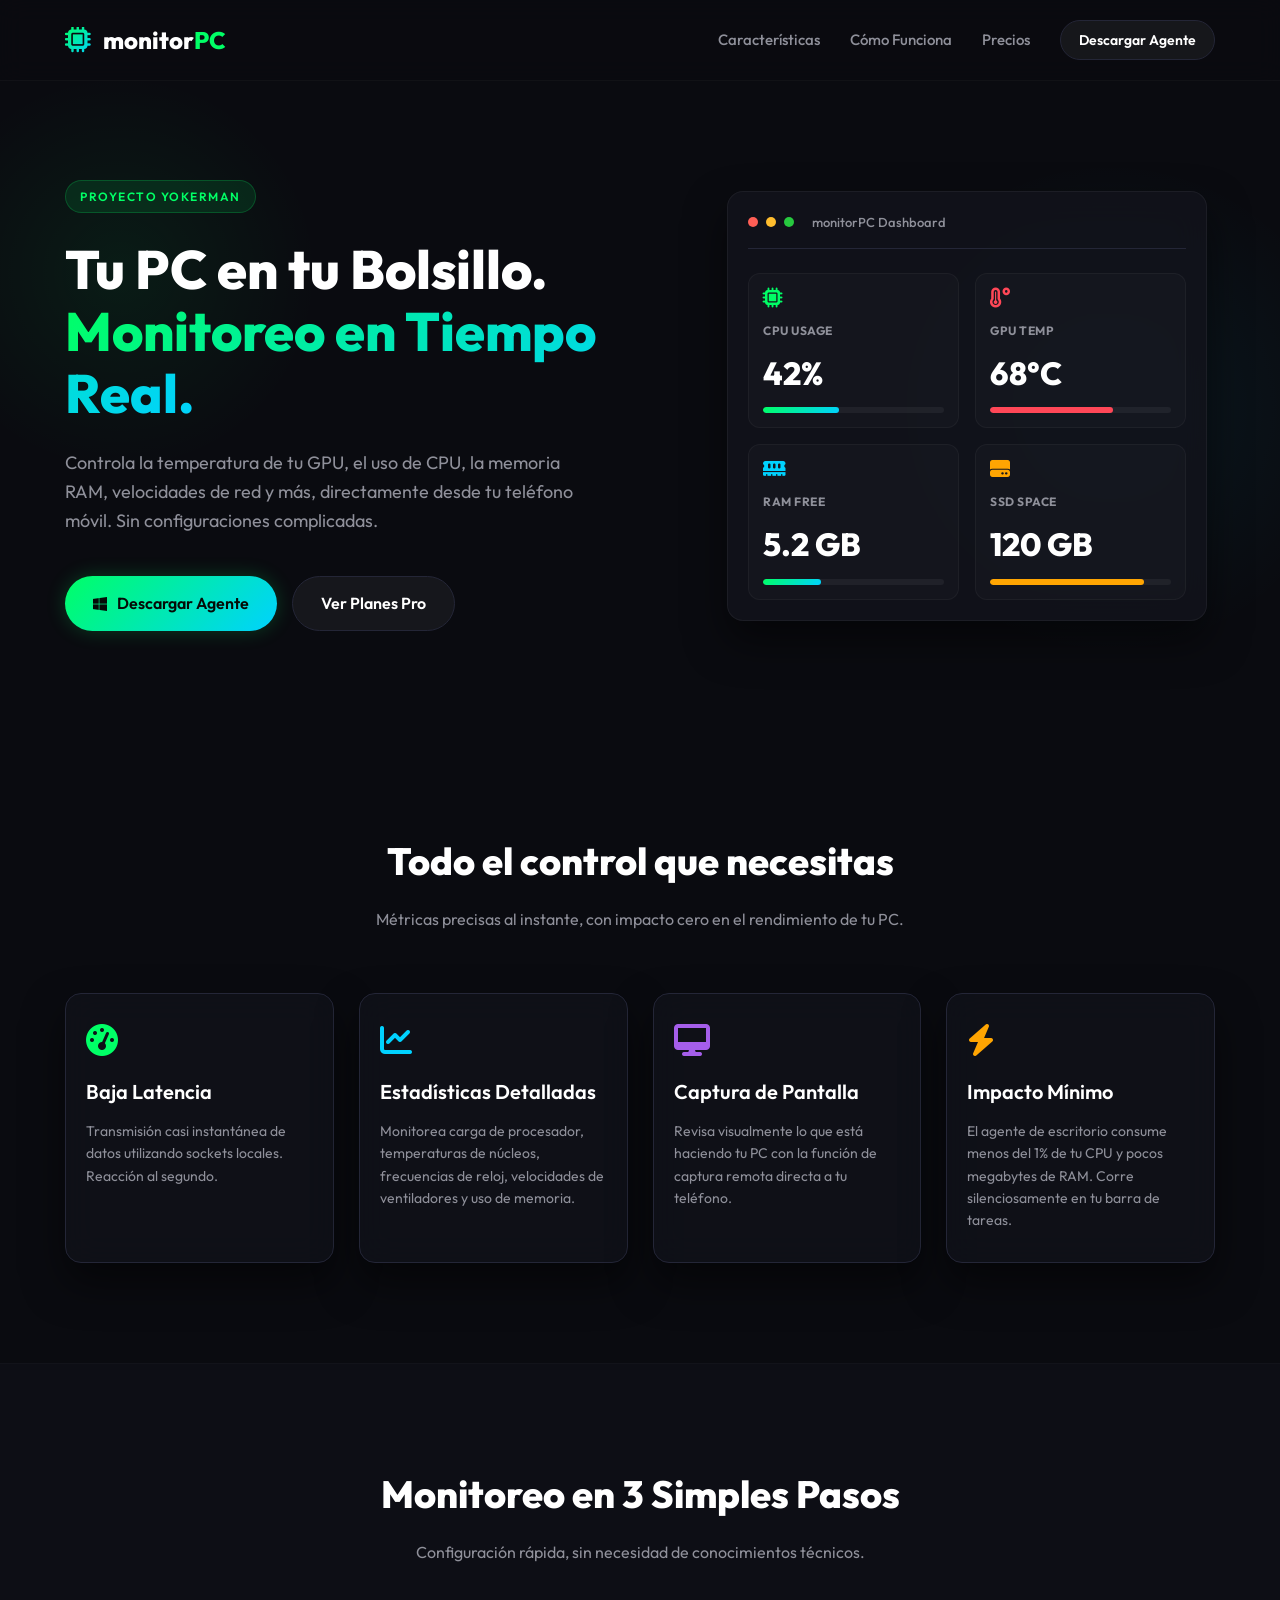
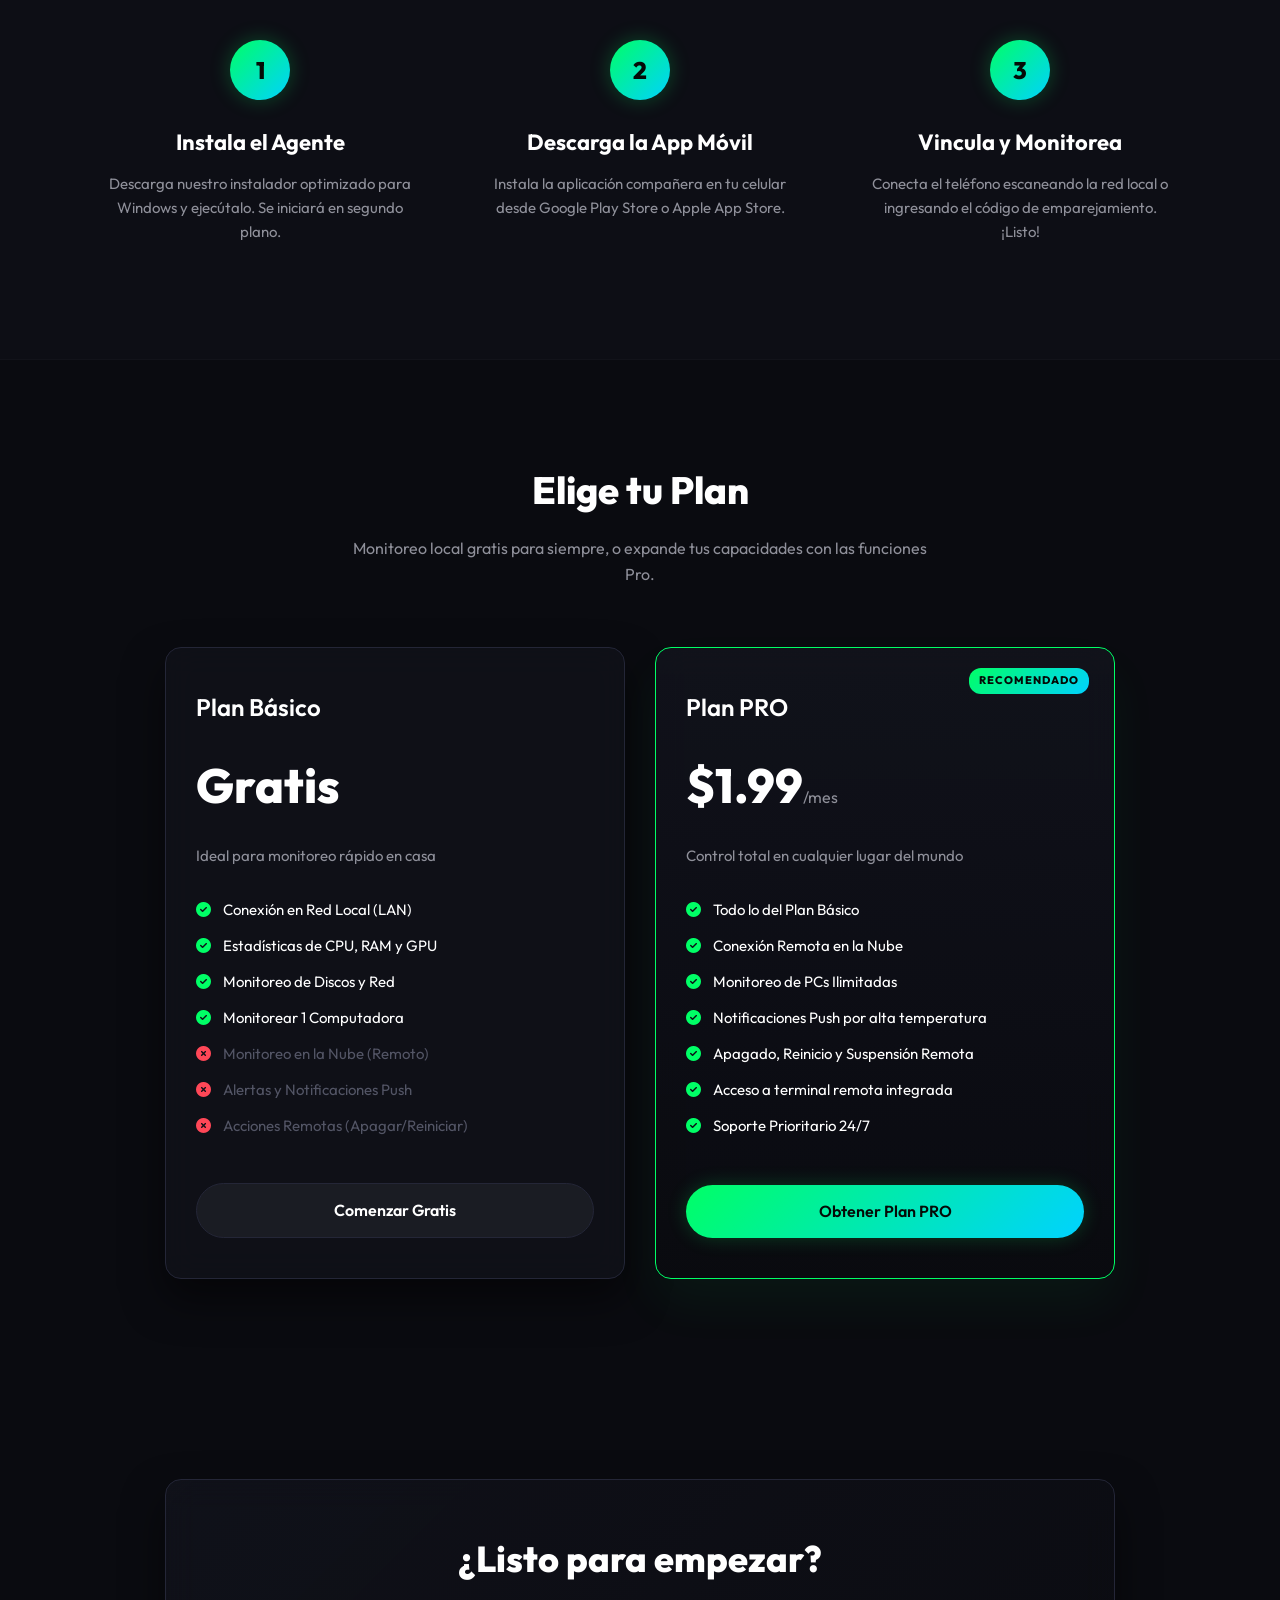
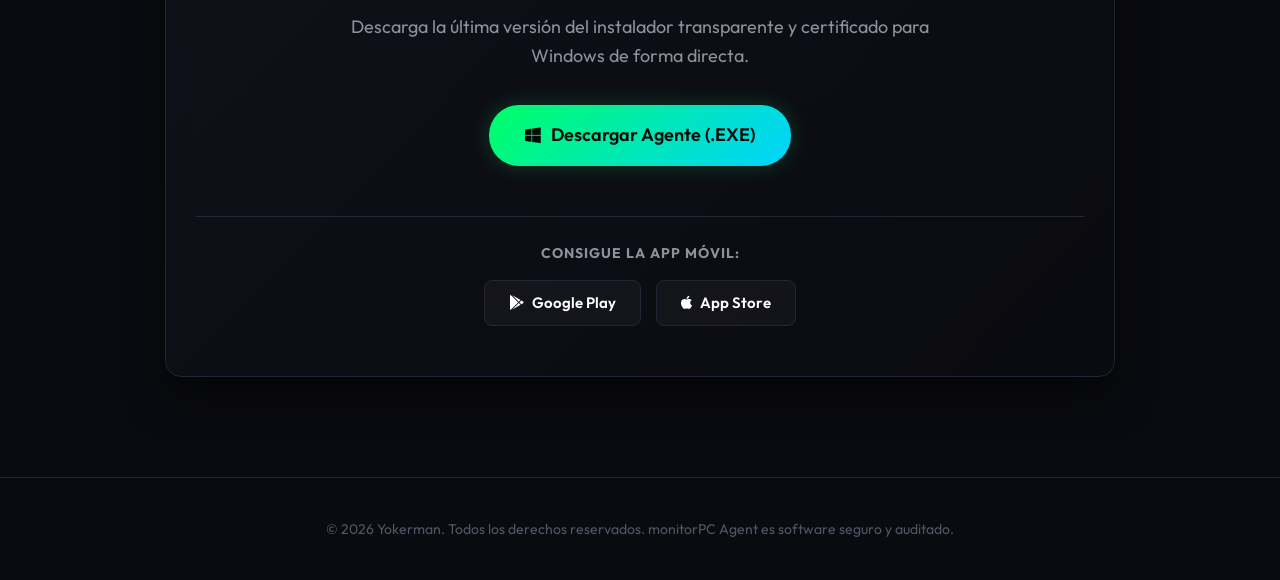
==== docs/index.html @ 51c7e818 "Rename landing_page to docs and update download link to v1.0.1 for GitHub Pages" ====
<!DOCTYPE html>
<html lang="es">
<head>
    <meta charset="UTF-8">
    <meta name="viewport" content="width=device-width, initial-scale=1.0">
    <title>monitorPC | Monitor de Hardware en Tiempo Real</title>
    <!-- Google Fonts: Outfit -->
    <link rel="preconnect" href="https://fonts.googleapis.com">
    <link rel="preconnect" href="https://fonts.gstatic.com" crossorigin>
    <link href="https://fonts.googleapis.com/css2?family=Outfit:wght@300;400;600;800&display=swap" rel="stylesheet">
    <!-- FontAwesome for Icons -->
    <link rel="stylesheet" href="https://cdnjs.cloudflare.com/ajax/libs/font-awesome/6.4.0/css/all.min.css">
    <link rel="stylesheet" href="style.css">
</head>
<body>

    <!-- Header / Navbar -->
    <header>
        <div class="nav-container">
            <a href="#" class="logo">
                <i class="fa-solid fa-microchip logo-icon"></i>
                <span>monitor<span>PC</span></span>
            </a>
            <nav>
                <a href="#features">Características</a>
                <a href="#how-it-works">Cómo Funciona</a>
                <a href="#pricing">Precios</a>
                <a href="#download" class="btn-secondary">Descargar Agente</a>
            </nav>
        </div>
    </header>

    <!-- Hero Section -->
    <section class="hero">
        <div class="hero-glow-1"></div>
        <div class="hero-glow-2"></div>
        <div class="hero-content">
            <div class="badge">PROYECTO YOKERMAN</div>
            <h1>Tu PC en tu Bolsillo.<br><span>Monitoreo en Tiempo Real.</span></h1>
            <p>Controla la temperatura de tu GPU, el uso de CPU, la memoria RAM, velocidades de red y más, directamente desde tu teléfono móvil. Sin configuraciones complicadas.</p>
            <div class="hero-ctas">
                <a href="#download" class="btn-primary">
                    <i class="fa-brands fa-windows"></i> Descargar Agente
                </a>
                <a href="#pricing" class="btn-secondary">
                    Ver Planes Pro
                </a>
            </div>
        </div>
        <div class="hero-preview">
            <div class="preview-card glass">
                <div class="card-header">
                    <span class="dot red"></span>
                    <span class="dot yellow"></span>
                    <span class="dot green"></span>
                    <span class="window-title">monitorPC Dashboard</span>
                </div>
                <div class="metrics-grid">
                    <div class="metric-box">
                        <i class="fa-solid fa-microchip icon-cpu"></i>
                        <h4>CPU Usage</h4>
                        <div class="metric-value">42%</div>
                        <div class="progress-bar"><span style="width: 42%"></span></div>
                    </div>
                    <div class="metric-box">
                        <i class="fa-solid fa-temperature-high icon-temp"></i>
                        <h4>GPU Temp</h4>
                        <div class="metric-value">68°C</div>
                        <div class="progress-bar"><span style="width: 68%; background: #ff4757;"></span></div>
                    </div>
                    <div class="metric-box">
                        <i class="fa-solid fa-memory icon-ram"></i>
                        <h4>RAM Free</h4>
                        <div class="metric-value">5.2 GB</div>
                        <div class="progress-bar"><span style="width: 32%"></span></div>
                    </div>
                    <div class="metric-box">
                        <i class="fa-solid fa-hard-drive icon-disk"></i>
                        <h4>SSD Space</h4>
                        <div class="metric-value">120 GB</div>
                        <div class="progress-bar"><span style="width: 85%; background: #ffa502;"></span></div>
                    </div>
                </div>
            </div>
        </div>
    </section>

    <!-- Features Section -->
    <section id="features" class="features">
        <div class="section-title">
            <h2>Todo el control que necesitas</h2>
            <p>Métricas precisas al instante, con impacto cero en el rendimiento de tu PC.</p>
        </div>
        <div class="features-grid">
            <div class="feature-card glass">
                <i class="fa-solid fa-gauge-high card-icon green-icon"></i>
                <h3>Baja Latencia</h3>
                <p>Transmisión casi instantánea de datos utilizando sockets locales. Reacción al segundo.</p>
            </div>
            <div class="feature-card glass">
                <i class="fa-solid fa-chart-line card-icon blue-icon"></i>
                <h3>Estadísticas Detalladas</h3>
                <p>Monitorea carga de procesador, temperaturas de núcleos, frecuencias de reloj, velocidades de ventiladores y uso de memoria.</p>
            </div>
            <div class="feature-card glass">
                <i class="fa-solid fa-desktop card-icon purple-icon"></i>
                <h3>Captura de Pantalla</h3>
                <p>Revisa visualmente lo que está haciendo tu PC con la función de captura remota directa a tu teléfono.</p>
            </div>
            <div class="feature-card glass">
                <i class="fa-solid fa-bolt card-icon gold-icon"></i>
                <h3>Impacto Mínimo</h3>
                <p>El agente de escritorio consume menos del 1% de tu CPU y pocos megabytes de RAM. Corre silenciosamente en tu barra de tareas.</p>
            </div>
        </div>
    </section>

    <!-- How It Works Section -->
    <section id="how-it-works" class="how-it-works">
        <div class="section-title">
            <h2>Monitoreo en 3 Simples Pasos</h2>
            <p>Configuración rápida, sin necesidad de conocimientos técnicos.</p>
        </div>
        <div class="steps-container">
            <div class="step-card">
                <div class="step-num">1</div>
                <h3>Instala el Agente</h3>
                <p>Descarga nuestro instalador optimizado para Windows y ejecútalo. Se iniciará en segundo plano.</p>
            </div>
            <div class="step-card">
                <div class="step-num">2</div>
                <h3>Descarga la App Móvil</h3>
                <p>Instala la aplicación compañera en tu celular desde Google Play Store o Apple App Store.</p>
            </div>
            <div class="step-card">
                <div class="step-num">3</div>
                <h3>Vincula y Monitorea</h3>
                <p>Conecta el teléfono escaneando la red local o ingresando el código de emparejamiento. ¡Listo!</p>
            </div>
        </div>
    </section>

    <!-- Pricing (Freemium Table) Section -->
    <section id="pricing" class="pricing">
        <div class="section-title">
            <h2>Elige tu Plan</h2>
            <p>Monitoreo local gratis para siempre, o expande tus capacidades con las funciones Pro.</p>
        </div>
        <div class="pricing-container">
            <!-- Free Plan -->
            <div class="price-card glass">
                <h3>Plan Básico</h3>
                <div class="price">Gratis</div>
                <p class="price-desc">Ideal para monitoreo rápido en casa</p>
                <ul>
                    <li><i class="fa-solid fa-circle-check text-green"></i> Conexión en Red Local (LAN)</li>
                    <li><i class="fa-solid fa-circle-check text-green"></i> Estadísticas de CPU, RAM y GPU</li>
                    <li><i class="fa-solid fa-circle-check text-green"></i> Monitoreo de Discos y Red</li>
                    <li><i class="fa-solid fa-circle-check text-green"></i> Monitorear 1 Computadora</li>
                    <li class="disabled"><i class="fa-solid fa-circle-xmark text-red"></i> Monitoreo en la Nube (Remoto)</li>
                    <li class="disabled"><i class="fa-solid fa-circle-xmark text-red"></i> Alertas y Notificaciones Push</li>
                    <li class="disabled"><i class="fa-solid fa-circle-xmark text-red"></i> Acciones Remotas (Apagar/Reiniciar)</li>
                </ul>
                <a href="#download" class="btn-secondary">Comenzar Gratis</a>
            </div>

            <!-- Pro Plan -->
            <div class="price-card glass premium">
                <div class="popular-tag">RECOMENDADO</div>
                <h3>Plan PRO</h3>
                <div class="price">$1.99<span>/mes</span></div>
                <p class="price-desc">Control total en cualquier lugar del mundo</p>
                <ul>
                    <li><i class="fa-solid fa-circle-check text-green"></i> Todo lo del Plan Básico</li>
                    <li><i class="fa-solid fa-circle-check text-green"></i> Conexión Remota en la Nube</li>
                    <li><i class="fa-solid fa-circle-check text-green"></i> Monitoreo de PCs Ilimitadas</li>
                    <li><i class="fa-solid fa-circle-check text-green"></i> Notificaciones Push por alta temperatura</li>
                    <li><i class="fa-solid fa-circle-check text-green"></i> Apagado, Reinicio y Suspensión Remota</li>
                    <li><i class="fa-solid fa-circle-check text-green"></i> Acceso a terminal remota integrada</li>
                    <li><i class="fa-solid fa-circle-check text-green"></i> Soporte Prioritario 24/7</li>
                </ul>
                <a href="#" class="btn-primary">Obtener Plan PRO</a>
            </div>
        </div>
    </section>

    <!-- Download Section -->
    <section id="download" class="download-section">
        <div class="download-container glass">
            <h2>¿Listo para empezar?</h2>
            <p>Descarga la última versión del instalador transparente y certificado para Windows de forma directa.</p>
            <div class="download-buttons">
                <a href="https://github.com/Yokerman41/monitorpc-agent/raw/main/releases/v1.0.1/Instalador-monitorPC-Agent.exe" class="btn-primary">
                    <i class="fa-brands fa-windows"></i> Descargar Agente (.EXE)
                </a>
            </div>
            <div class="app-stores">
                <h4>Consigue la App Móvil:</h4>
                <div class="stores-badges">
                    <a href="#" class="store-badge"><i class="fa-brands fa-google-play"></i> Google Play</a>
                    <a href="#" class="store-badge"><i class="fa-brands fa-apple"></i> App Store</a>
                </div>
            </div>
        </div>
    </section>

    <!-- Footer -->
    <footer>
        <div class="footer-container">
            <p>&copy; 2026 Yokerman. Todos los derechos reservados. monitorPC Agent es software seguro y auditado.</p>
        </div>
    </footer>

</body>
</html>
---- docs/style.css ----
/* Reset & Base Styles */
* {
    margin: 0;
    padding: 0;
    box-sizing: border-box;
}

:root {
    --bg-dark: #0a0b10;
    --surface-dark: #12131C;
    --surface-glow: rgba(18, 19, 28, 0.7);
    --border-color: #242637;
    --accent-green: #00FF66;
    --accent-blue: #00D2FF;
    --accent-purple: #8A2BE2;
    --text-white: #ffffff;
    --text-gray: #8F909A;
    --text-muted: #535565;
    --gradient-glow: linear-gradient(135deg, var(--accent-green), var(--accent-blue));
    --gradient-purple: linear-gradient(135deg, var(--accent-blue), var(--accent-purple));
    --shadow-premium: 0 20px 40px rgba(0, 0, 0, 0.5);
    --font-outfit: 'Outfit', sans-serif;
}

html {
    scroll-behavior: smooth;
}

body {
    background-color: var(--bg-dark);
    color: var(--text-white);
    font-family: var(--font-outfit);
    line-height: 1.6;
    overflow-x: hidden;
}

/* Glassmorphism Utility */
.glass {
    background: var(--surface-glow);
    backdrop-filter: blur(16px);
    -webkit-backdrop-filter: blur(16px);
    border: 1px solid var(--border-color);
    border-radius: 16px;
    box-shadow: var(--shadow-premium);
}

/* Custom Scrollbar */
::-webkit-scrollbar {
    width: 10px;
}
::-webkit-scrollbar-track {
    background: var(--bg-dark);
}
::-webkit-scrollbar-thumb {
    background: var(--border-color);
    border-radius: 5px;
}
::-webkit-scrollbar-thumb:hover {
    background: var(--text-muted);
}

/* Helper Buttons */
.btn-primary {
    background: var(--gradient-glow);
    color: #050b07;
    padding: 14px 28px;
    border-radius: 30px;
    text-decoration: none;
    font-weight: 600;
    font-size: 16px;
    transition: all 0.3s ease;
    display: inline-flex;
    align-items: center;
    gap: 10px;
    box-shadow: 0 0 20px rgba(0, 255, 102, 0.2);
    border: none;
    cursor: pointer;
}

.btn-primary:hover {
    transform: translateY(-2px);
    box-shadow: 0 0 30px rgba(0, 255, 102, 0.4);
}

.btn-secondary {
    background: rgba(255, 255, 255, 0.05);
    color: var(--text-white);
    padding: 14px 28px;
    border-radius: 30px;
    text-decoration: none;
    font-weight: 600;
    font-size: 16px;
    transition: all 0.3s ease;
    border: 1px solid var(--border-color);
    display: inline-flex;
    align-items: center;
    gap: 10px;
    cursor: pointer;
}

.btn-secondary:hover {
    background: rgba(255, 255, 255, 0.1);
    border-color: var(--text-gray);
    transform: translateY(-2px);
}

/* Header & Navigation */
header {
    position: fixed;
    top: 0;
    left: 0;
    width: 100%;
    z-index: 1000;
    background: rgba(10, 11, 16, 0.8);
    backdrop-filter: blur(12px);
    border-bottom: 1px solid rgba(255, 255, 255, 0.03);
}

.nav-container {
    max-width: 1200px;
    margin: 0 auto;
    padding: 20px 25px;
    display: flex;
    justify-content: space-between;
    align-items: center;
}

.logo {
    display: flex;
    align-items: center;
    gap: 12px;
    text-decoration: none;
    font-size: 24px;
    font-weight: 800;
    color: var(--text-white);
}

.logo-icon {
    font-size: 26px;
    background: var(--gradient-glow);
    -webkit-background-clip: text;
    -webkit-text-fill-color: transparent;
}

.logo span span {
    color: var(--accent-green);
}

nav {
    display: flex;
    align-items: center;
    gap: 30px;
}

nav a:not(.btn-secondary) {
    color: var(--text-gray);
    text-decoration: none;
    font-size: 15px;
    font-weight: 500;
    transition: color 0.3s ease;
}

nav a:not(.btn-secondary):hover {
    color: var(--accent-green);
}

nav .btn-secondary {
    padding: 8px 18px;
    font-size: 14px;
}

/* Hero Section */
.hero {
    position: relative;
    padding: 180px 25px 100px;
    max-width: 1200px;
    margin: 0 auto;
    display: grid;
    grid-template-columns: 1.2fr 1fr;
    gap: 60px;
    align-items: center;
}

.hero-glow-1 {
    position: absolute;
    top: 10%;
    left: -10%;
    width: 400px;
    height: 400px;
    background: radial-gradient(circle, rgba(0, 255, 102, 0.07) 0%, transparent 70%);
    z-index: -1;
}

.hero-glow-2 {
    position: absolute;
    bottom: 10%;
    right: -10%;
    width: 500px;
    height: 500px;
    background: radial-gradient(circle, rgba(0, 210, 255, 0.07) 0%, transparent 70%);
    z-index: -1;
}

.hero-content {
    display: flex;
    flex-direction: column;
    gap: 25px;
}

.badge {
    background: rgba(0, 255, 102, 0.1);
    color: var(--accent-green);
    border: 1px solid rgba(0, 255, 102, 0.2);
    padding: 6px 14px;
    border-radius: 20px;
    font-size: 12px;
    font-weight: 600;
    letter-spacing: 1.5px;
    align-self: flex-start;
}

.hero h1 {
    font-size: 54px;
    line-height: 1.15;
    font-weight: 800;
}

.hero h1 span {
    background: var(--gradient-glow);
    -webkit-background-clip: text;
    -webkit-text-fill-color: transparent;
}

.hero p {
    font-size: 18px;
    color: var(--text-gray);
    max-width: 520px;
}

.hero-ctas {
    display: flex;
    gap: 15px;
    margin-top: 15px;
}

/* Dashboard Mockup Preview */
.hero-preview {
    position: relative;
    display: flex;
    justify-content: center;
}

.preview-card {
    width: 100%;
    max-width: 480px;
    padding: 20px;
    background: rgba(18, 19, 28, 0.85);
    border: 1px solid rgba(255, 255, 255, 0.05);
}

.card-header {
    display: flex;
    align-items: center;
    gap: 8px;
    margin-bottom: 24px;
    padding-bottom: 15px;
    border-bottom: 1px solid var(--border-color);
}

.dot {
    width: 10px;
    height: 10px;
    border-radius: 50%;
}
.red { background: #ff5f56; }
.yellow { background: #ffbd2e; }
.green { background: #27c93f; }

.window-title {
    font-size: 13px;
    color: var(--text-gray);
    margin-left: 10px;
    font-weight: 500;
}

.metrics-grid {
    display: grid;
    grid-template-columns: 1fr 1fr;
    gap: 16px;
}

.metric-box {
    background: rgba(255, 255, 255, 0.02);
    border: 1px solid rgba(255, 255, 255, 0.04);
    padding: 14px;
    border-radius: 12px;
    display: flex;
    flex-direction: column;
    gap: 8px;
    transition: transform 0.3s ease;
}

.metric-box:hover {
    transform: translateY(-2px);
    background: rgba(255, 255, 255, 0.04);
}

.metric-box i {
    font-size: 20px;
    margin-bottom: 5px;
}

.icon-cpu { color: var(--accent-green); }
.icon-temp { color: #ff4757; }
.icon-ram { color: var(--accent-blue); }
.icon-disk { color: #ffa502; }

.metric-box h4 {
    font-size: 12px;
    color: var(--text-gray);
    text-transform: uppercase;
    letter-spacing: 0.5px;
}

.metric-value {
    font-size: 32px;
    font-weight: 800;
}

.progress-bar {
    width: 100%;
    height: 6px;
    background: rgba(255, 255, 255, 0.05);
    border-radius: 3px;
    overflow: hidden;
}

.progress-bar span {
    display: block;
    height: 100%;
    background: var(--gradient-glow);
    border-radius: 3px;
}

/* Sections Global Styles */
section {
    padding: 100px 25px;
}

.section-title {
    text-align: center;
    max-width: 600px;
    margin: 0 auto 60px;
}

.section-title h2 {
    font-size: 38px;
    font-weight: 800;
    margin-bottom: 15px;
}

.section-title p {
    color: var(--text-gray);
    font-size: 16px;
}

/* Features Cards */
.features {
    max-width: 1200px;
    margin: 0 auto;
}

.features-grid {
    display: grid;
    grid-template-columns: repeat(4, 1fr);
    gap: 25px;
}

@media (max-width: 992px) {
    .features-grid {
        grid-template-columns: repeat(2, 1fr);
    }
}

@media (max-width: 576px) {
    .features-grid {
        grid-template-columns: 1fr;
    }
}

.feature-card {
    padding: 30px 20px;
    transition: all 0.3s ease;
}

.feature-card:hover {
    transform: translateY(-5px);
    border-color: rgba(0, 255, 102, 0.3);
    box-shadow: 0 20px 40px rgba(0, 255, 102, 0.03);
}

.card-icon {
    font-size: 32px;
    margin-bottom: 20px;
}

.green-icon { color: var(--accent-green); }
.blue-icon { color: var(--accent-blue); }
.purple-icon { color: #a55eea; }
.gold-icon { color: #ffa502; }

.feature-card h3 {
    font-size: 20px;
    font-weight: 600;
    margin-bottom: 12px;
}

.feature-card p {
    color: var(--text-gray);
    font-size: 14px;
}

/* How It Works Section */
.how-it-works {
    background: rgba(18, 19, 28, 0.4);
    border-top: 1px solid rgba(255, 255, 255, 0.02);
    border-bottom: 1px solid rgba(255, 255, 255, 0.02);
}

.steps-container {
    max-width: 1100px;
    margin: 0 auto;
    display: grid;
    grid-template-columns: repeat(auto-fit, minmax(280px, 1fr));
    gap: 40px;
}

.step-card {
    text-align: center;
    position: relative;
    padding: 15px;
}

.step-num {
    width: 60px;
    height: 60px;
    background: var(--gradient-glow);
    color: #050b07;
    font-size: 24px;
    font-weight: 800;
    border-radius: 50%;
    display: flex;
    align-items: center;
    justify-content: center;
    margin: 0 auto 25px;
    box-shadow: 0 0 20px rgba(0, 255, 102, 0.25);
}

.step-card h3 {
    font-size: 22px;
    margin-bottom: 12px;
}

.step-card p {
    color: var(--text-gray);
    font-size: 15px;
}

/* Pricing / Freemium Table Section */
.pricing {
    max-width: 1000px;
    margin: 0 auto;
}

.pricing-container {
    display: grid;
    grid-template-columns: 1fr 1fr;
    gap: 30px;
    align-items: stretch;
}

.price-card {
    padding: 40px 30px;
    display: flex;
    flex-direction: column;
    gap: 20px;
    position: relative;
    transition: all 0.3s ease;
}

.price-card.premium {
    border-color: var(--accent-green);
    background: linear-gradient(180deg, rgba(18, 19, 28, 0.9) 0%, rgba(10, 11, 16, 0.95) 100%);
    box-shadow: 0 25px 50px rgba(0, 255, 102, 0.05);
}

.popular-tag {
    position: absolute;
    top: 20px;
    right: 25px;
    background: var(--gradient-glow);
    color: #050b07;
    font-size: 11px;
    font-weight: 800;
    padding: 4px 10px;
    border-radius: 12px;
    letter-spacing: 1px;
}

.price-card h3 {
    font-size: 24px;
    font-weight: 600;
}

.price {
    font-size: 48px;
    font-weight: 800;
}

.price span {
    font-size: 16px;
    color: var(--text-gray);
    font-weight: 400;
}

.price-desc {
    color: var(--text-gray);
    font-size: 15px;
    margin-bottom: 10px;
}

.price-card ul {
    list-style: none;
    display: flex;
    flex-direction: column;
    gap: 12px;
    margin-bottom: 25px;
    flex-grow: 1;
}

.price-card ul li {
    display: flex;
    align-items: center;
    gap: 12px;
    font-size: 15px;
}

.price-card ul li.disabled {
    color: var(--text-muted);
}

.text-green { color: var(--accent-green); }
.text-red { color: #ff4757; }

.price-card .btn-primary,
.price-card .btn-secondary {
    justify-content: center;
    width: 100%;
}

/* Download Section */
.download-section {
    max-width: 1000px;
    margin: 0 auto;
}

.download-container {
    padding: 50px 30px;
    text-align: center;
    display: flex;
    flex-direction: column;
    align-items: center;
    gap: 25px;
    background: linear-gradient(135deg, rgba(18, 19, 28, 0.8) 0%, rgba(10, 11, 16, 0.9) 100%);
}

.download-container h2 {
    font-size: 36px;
    font-weight: 800;
}

.download-container p {
    color: var(--text-gray);
    font-size: 18px;
    max-width: 600px;
}

.download-buttons {
    margin: 10px 0;
}

.download-buttons .btn-primary {
    font-size: 18px;
    padding: 16px 36px;
}

.app-stores {
    width: 100%;
    border-top: 1px solid var(--border-color);
    padding-top: 25px;
    margin-top: 15px;
}

.app-stores h4 {
    color: var(--text-gray);
    font-size: 14px;
    text-transform: uppercase;
    letter-spacing: 1px;
    margin-bottom: 15px;
}

.stores-badges {
    display: flex;
    gap: 15px;
    justify-content: center;
}

.store-badge {
    background: rgba(255, 255, 255, 0.03);
    border: 1px solid var(--border-color);
    padding: 10px 24px;
    border-radius: 8px;
    text-decoration: none;
    color: var(--text-white);
    font-weight: 600;
    font-size: 15px;
    display: inline-flex;
    align-items: center;
    gap: 8px;
    transition: all 0.3s ease;
}

.store-badge:hover {
    background: rgba(255, 255, 255, 0.08);
    transform: translateY(-2px);
}

/* Footer */
footer {
    border-top: 1px solid var(--border-color);
    padding: 40px 25px;
    text-align: center;
}

.footer-container p {
    color: var(--text-muted);
    font-size: 14px;
}

/* Responsive Design */
@media (max-width: 900px) {
    .hero {
        grid-template-columns: 1fr;
        text-align: center;
        gap: 40px;
        padding-top: 140px;
    }
    
    .hero h1 {
        font-size: 40px;
    }
    
    .hero p {
        margin: 0 auto;
    }
    
    .hero-ctas {
        justify-content: center;
    }
    
    .pricing-container {
        grid-template-columns: 1fr;
        max-width: 500px;
        margin: 0 auto;
    }
}

@media (max-width: 600px) {
    nav {
        display: none; /* simple burger menu could go here, keeping it basic for now */
    }
    
    .section-title h2 {
        font-size: 30px;
    }
    
    .price-card {
        padding: 35px 20px;
    }
    
    .download-container {
        padding: 40px 20px;
    }
}
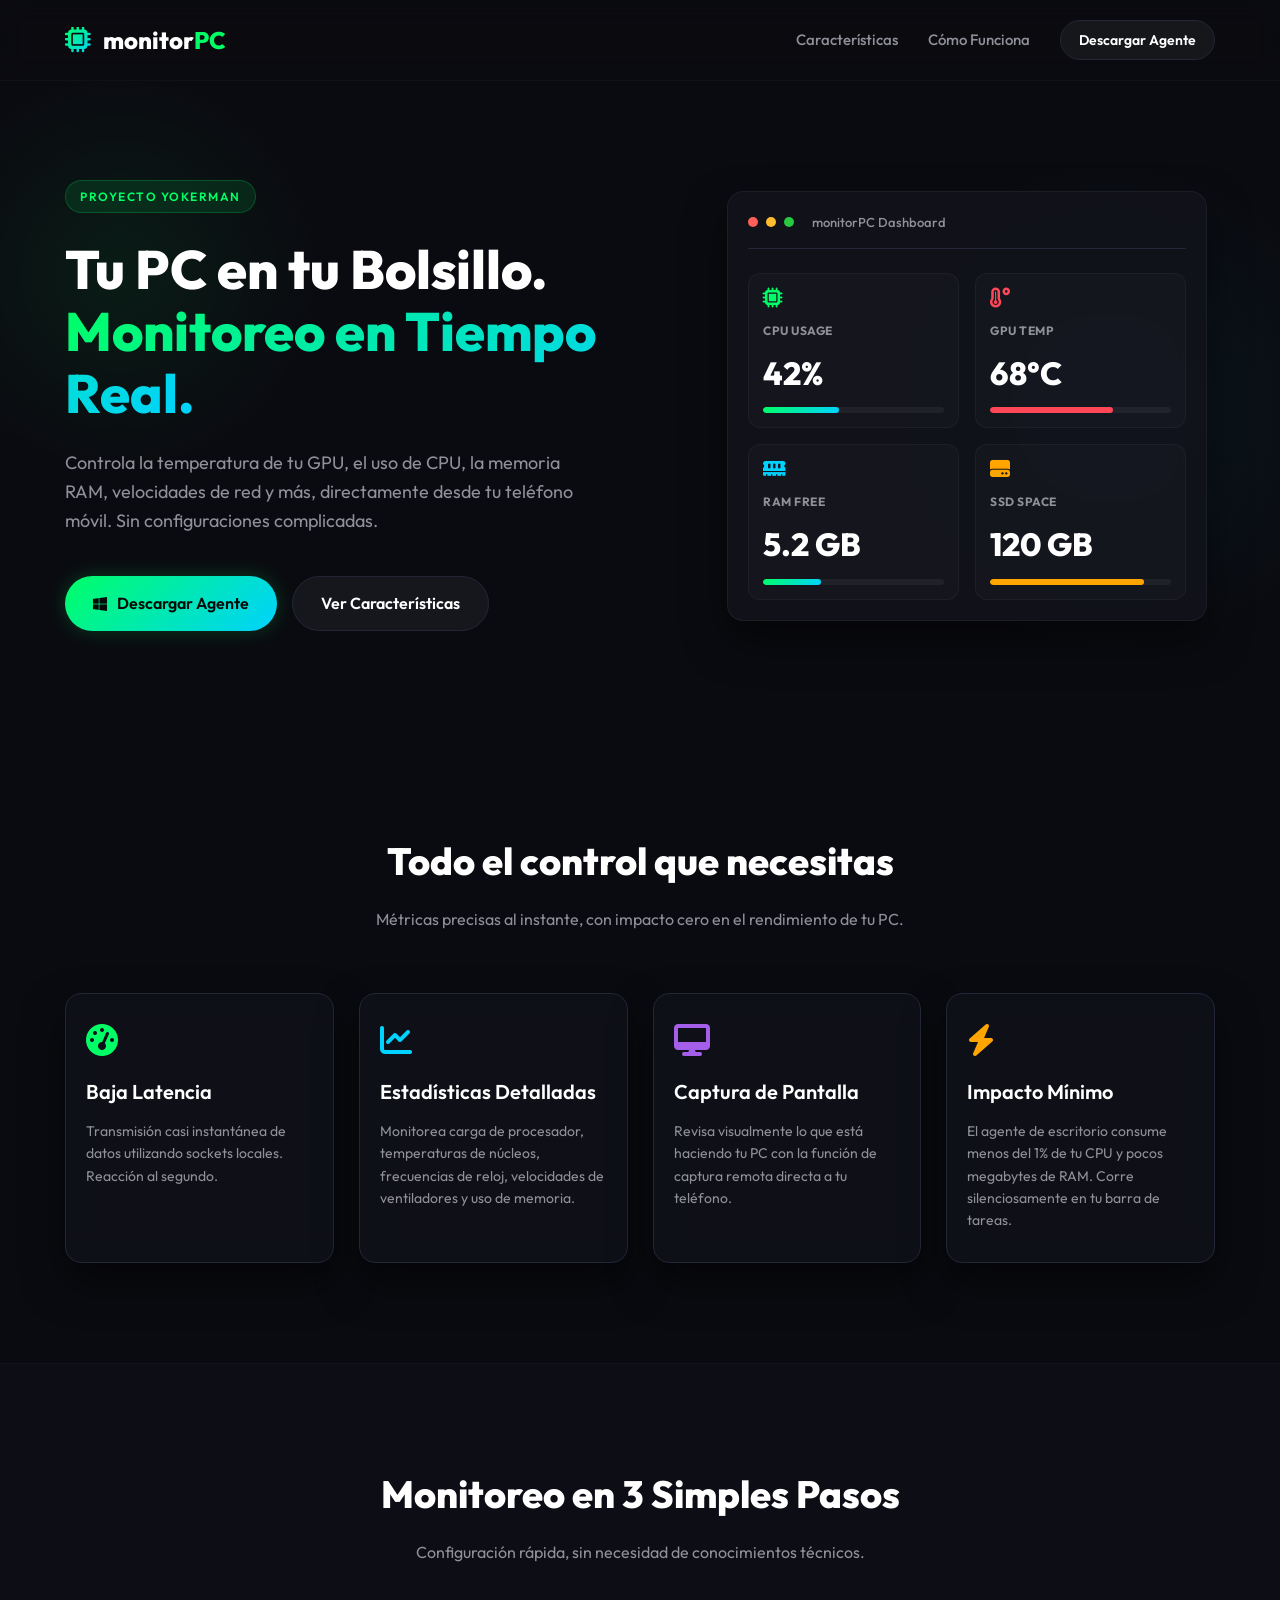
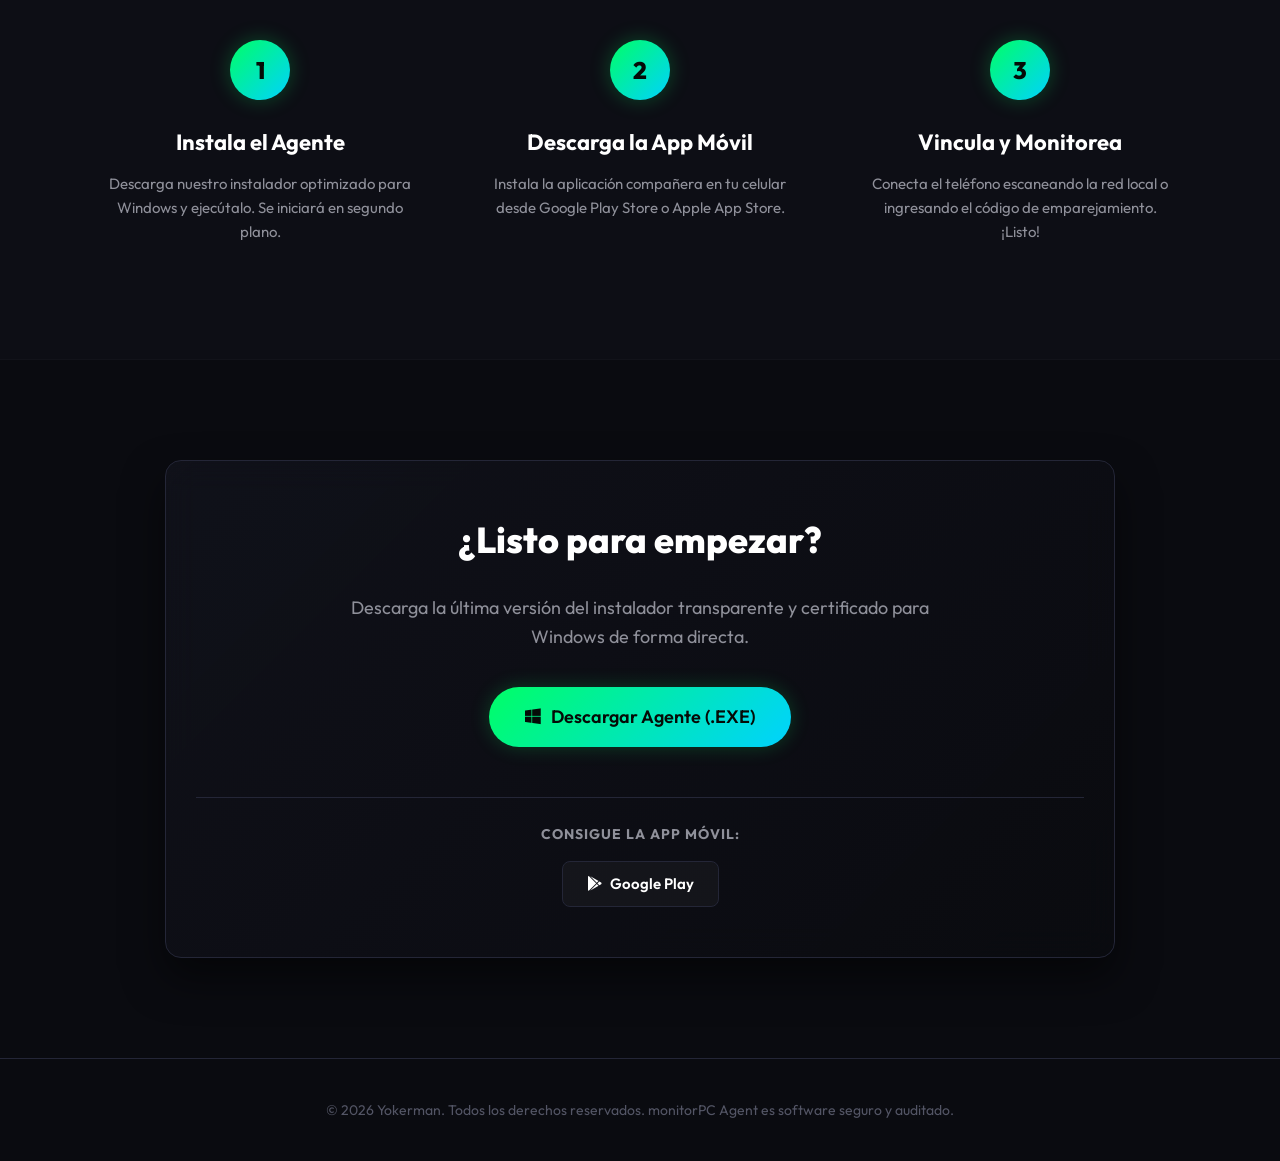
==== commit 98db96e2: "Remove pricing plans section and Apple App Store button from landing page" ====
--- a/docs/index.html
+++ b/docs/index.html
@@ -24,7 +24,6 @@
             <nav>
                 <a href="#features">Características</a>
                 <a href="#how-it-works">Cómo Funciona</a>
-                <a href="#pricing">Precios</a>
                 <a href="#download" class="btn-secondary">Descargar Agente</a>
             </nav>
         </div>
@@ -42,8 +41,8 @@
                 <a href="#download" class="btn-primary">
                     <i class="fa-brands fa-windows"></i> Descargar Agente
                 </a>
-                <a href="#pricing" class="btn-secondary">
-                    Ver Planes Pro
+                <a href="#features" class="btn-secondary">
+                    Ver Características
                 </a>
             </div>
         </div>
@@ -140,49 +139,7 @@
         </div>
     </section>
 
-    <!-- Pricing (Freemium Table) Section -->
-    <section id="pricing" class="pricing">
-        <div class="section-title">
-            <h2>Elige tu Plan</h2>
-            <p>Monitoreo local gratis para siempre, o expande tus capacidades con las funciones Pro.</p>
-        </div>
-        <div class="pricing-container">
-            <!-- Free Plan -->
-            <div class="price-card glass">
-                <h3>Plan Básico</h3>
-                <div class="price">Gratis</div>
-                <p class="price-desc">Ideal para monitoreo rápido en casa</p>
-                <ul>
-                    <li><i class="fa-solid fa-circle-check text-green"></i> Conexión en Red Local (LAN)</li>
-                    <li><i class="fa-solid fa-circle-check text-green"></i> Estadísticas de CPU, RAM y GPU</li>
-                    <li><i class="fa-solid fa-circle-check text-green"></i> Monitoreo de Discos y Red</li>
-                    <li><i class="fa-solid fa-circle-check text-green"></i> Monitorear 1 Computadora</li>
-                    <li class="disabled"><i class="fa-solid fa-circle-xmark text-red"></i> Monitoreo en la Nube (Remoto)</li>
-                    <li class="disabled"><i class="fa-solid fa-circle-xmark text-red"></i> Alertas y Notificaciones Push</li>
-                    <li class="disabled"><i class="fa-solid fa-circle-xmark text-red"></i> Acciones Remotas (Apagar/Reiniciar)</li>
-                </ul>
-                <a href="#download" class="btn-secondary">Comenzar Gratis</a>
-            </div>
 
-            <!-- Pro Plan -->
-            <div class="price-card glass premium">
-                <div class="popular-tag">RECOMENDADO</div>
-                <h3>Plan PRO</h3>
-                <div class="price">$1.99<span>/mes</span></div>
-                <p class="price-desc">Control total en cualquier lugar del mundo</p>
-                <ul>
-                    <li><i class="fa-solid fa-circle-check text-green"></i> Todo lo del Plan Básico</li>
-                    <li><i class="fa-solid fa-circle-check text-green"></i> Conexión Remota en la Nube</li>
-                    <li><i class="fa-solid fa-circle-check text-green"></i> Monitoreo de PCs Ilimitadas</li>
-                    <li><i class="fa-solid fa-circle-check text-green"></i> Notificaciones Push por alta temperatura</li>
-                    <li><i class="fa-solid fa-circle-check text-green"></i> Apagado, Reinicio y Suspensión Remota</li>
-                    <li><i class="fa-solid fa-circle-check text-green"></i> Acceso a terminal remota integrada</li>
-                    <li><i class="fa-solid fa-circle-check text-green"></i> Soporte Prioritario 24/7</li>
-                </ul>
-                <a href="#" class="btn-primary">Obtener Plan PRO</a>
-            </div>
-        </div>
-    </section>
 
     <!-- Download Section -->
     <section id="download" class="download-section">
@@ -198,7 +155,6 @@
                 <h4>Consigue la App Móvil:</h4>
                 <div class="stores-badges">
                     <a href="#" class="store-badge"><i class="fa-brands fa-google-play"></i> Google Play</a>
-                    <a href="#" class="store-badge"><i class="fa-brands fa-apple"></i> App Store</a>
                 </div>
             </div>
         </div>
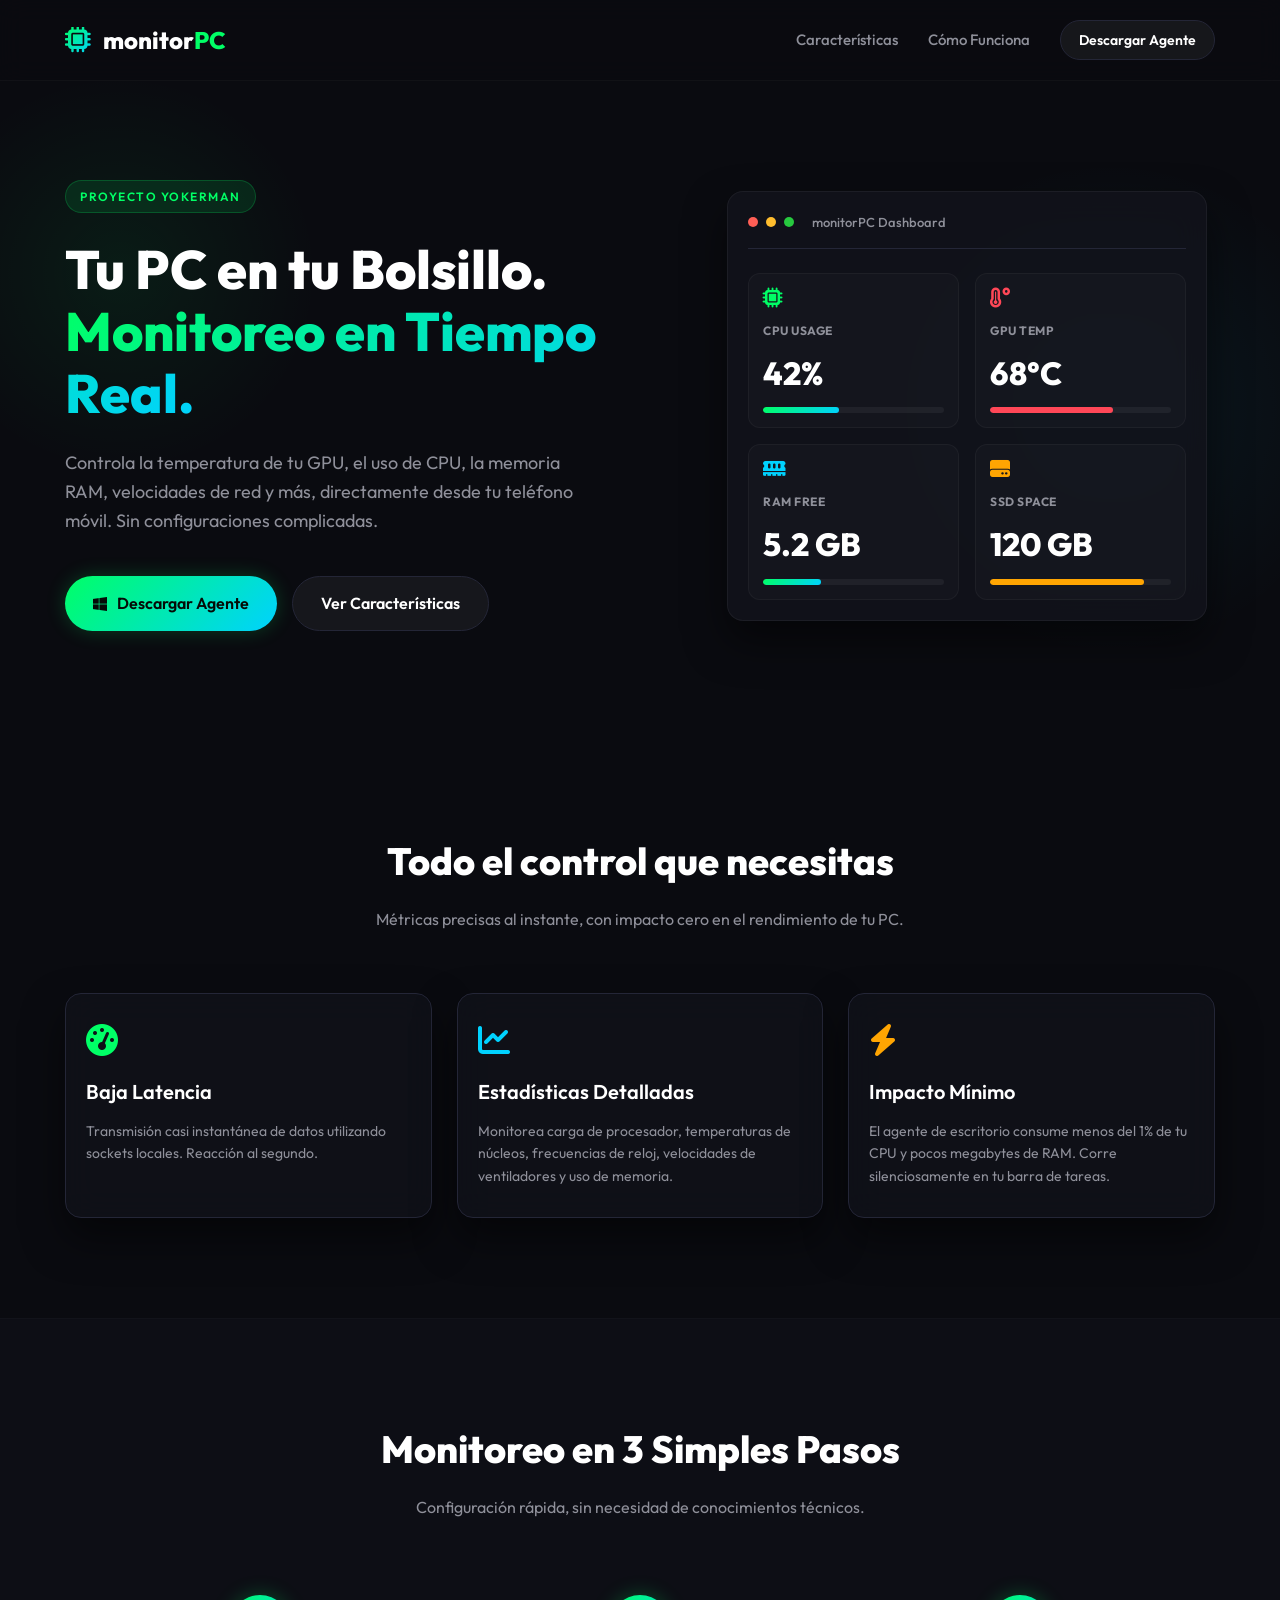
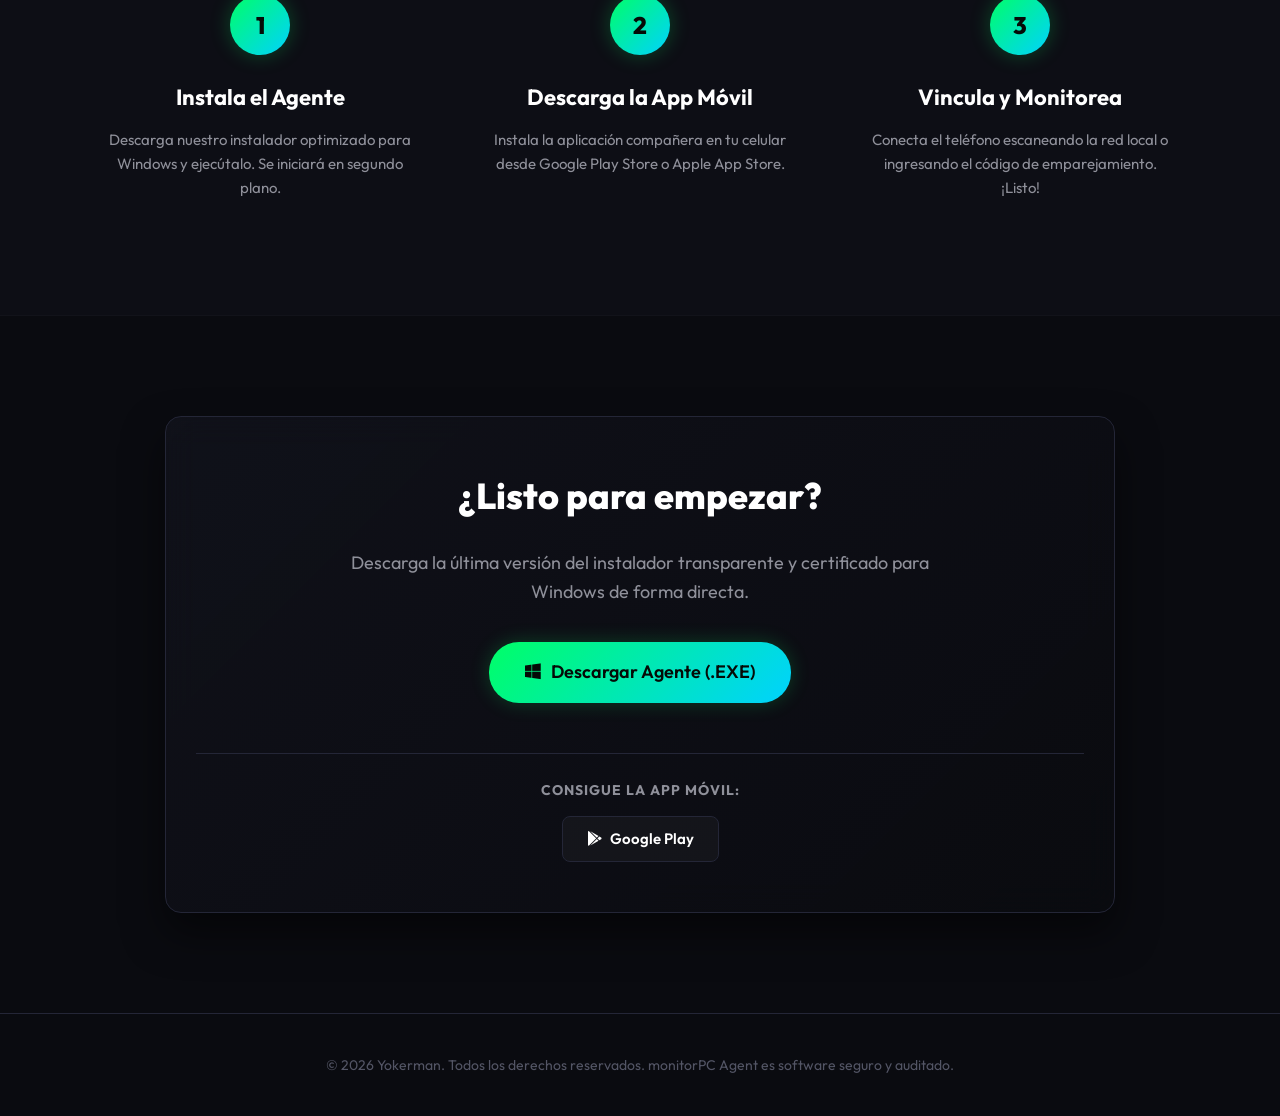
==== commit 840f5400: "Remove screenshot feature card and rebalance grid columns to 3" ====
--- a/docs/index.html
+++ b/docs/index.html
@@ -101,11 +101,7 @@
                 <h3>Estadísticas Detalladas</h3>
                 <p>Monitorea carga de procesador, temperaturas de núcleos, frecuencias de reloj, velocidades de ventiladores y uso de memoria.</p>
             </div>
-            <div class="feature-card glass">
-                <i class="fa-solid fa-desktop card-icon purple-icon"></i>
-                <h3>Captura de Pantalla</h3>
-                <p>Revisa visualmente lo que está haciendo tu PC con la función de captura remota directa a tu teléfono.</p>
-            </div>
+
             <div class="feature-card glass">
                 <i class="fa-solid fa-bolt card-icon gold-icon"></i>
                 <h3>Impacto Mínimo</h3>
--- a/docs/style.css
+++ b/docs/style.css
@@ -372,7 +372,7 @@
 
 .features-grid {
     display: grid;
-    grid-template-columns: repeat(4, 1fr);
+    grid-template-columns: repeat(3, 1fr);
     gap: 25px;
 }
 
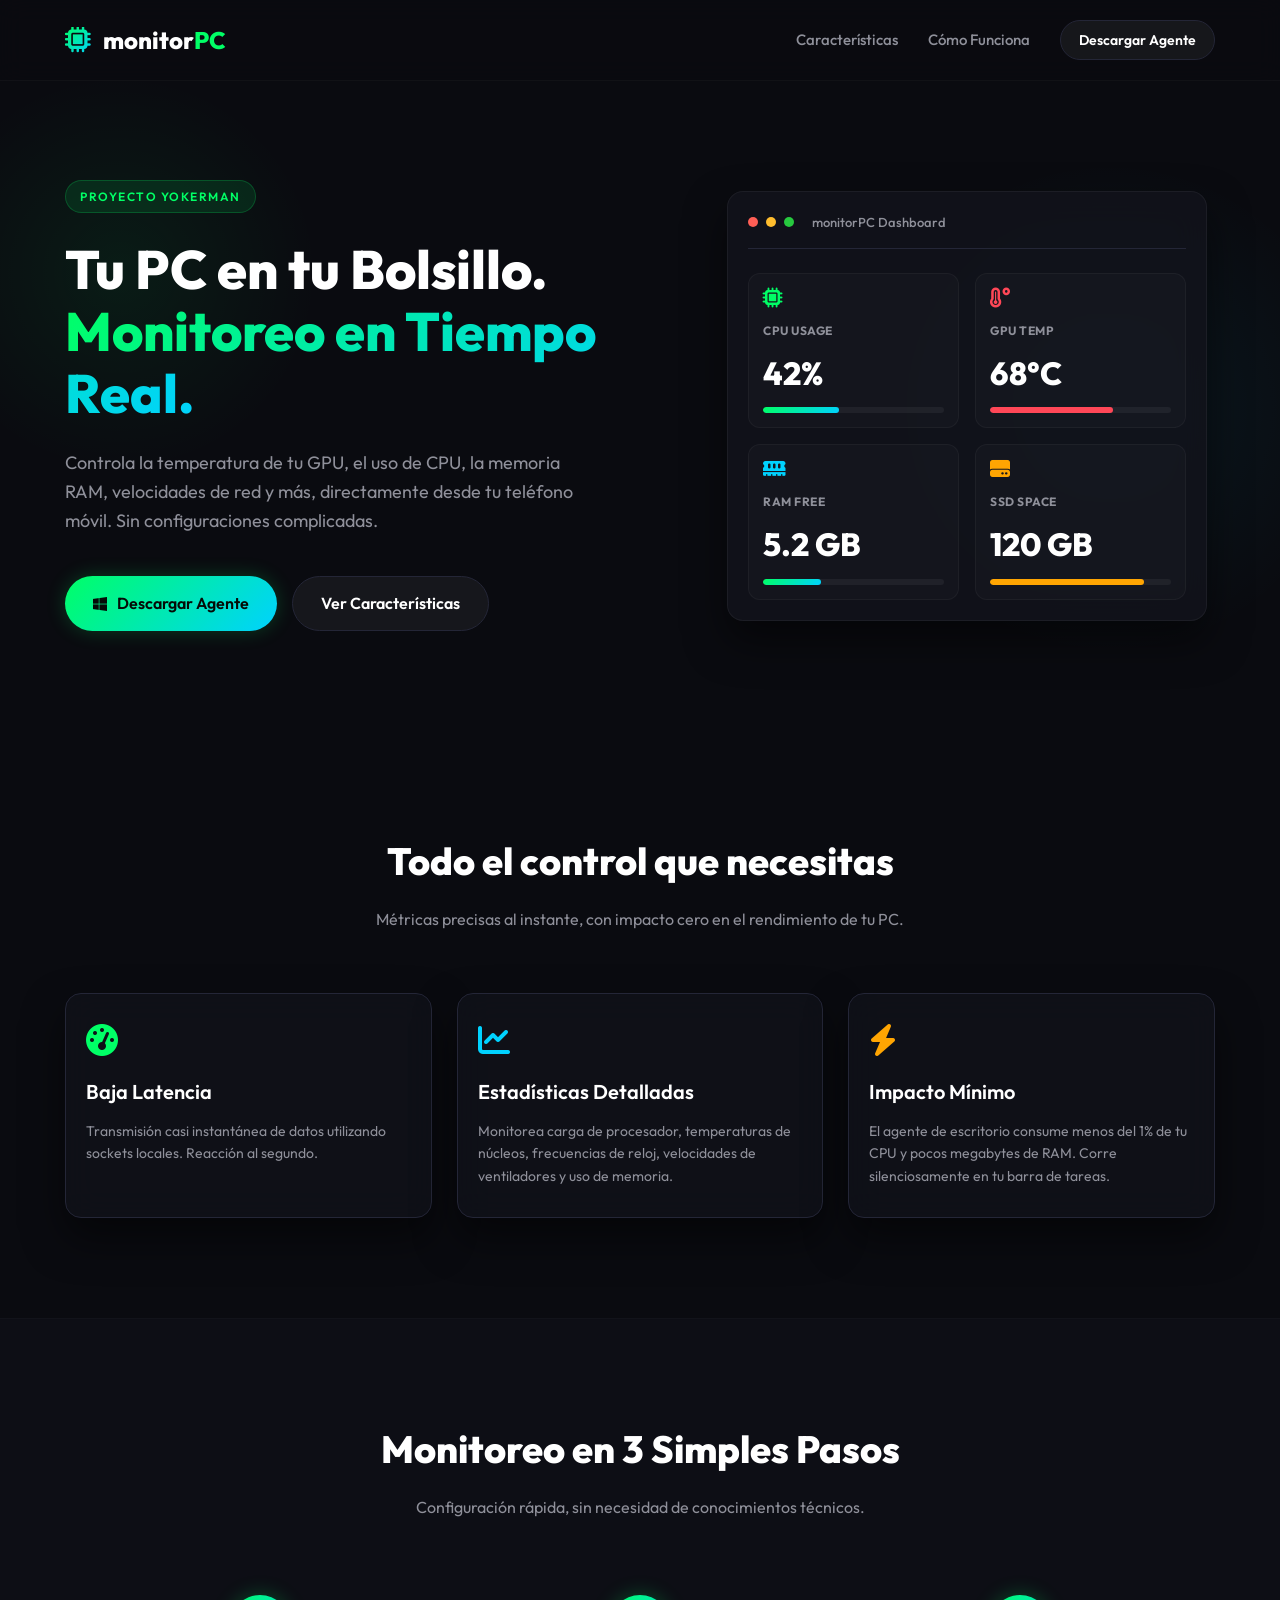
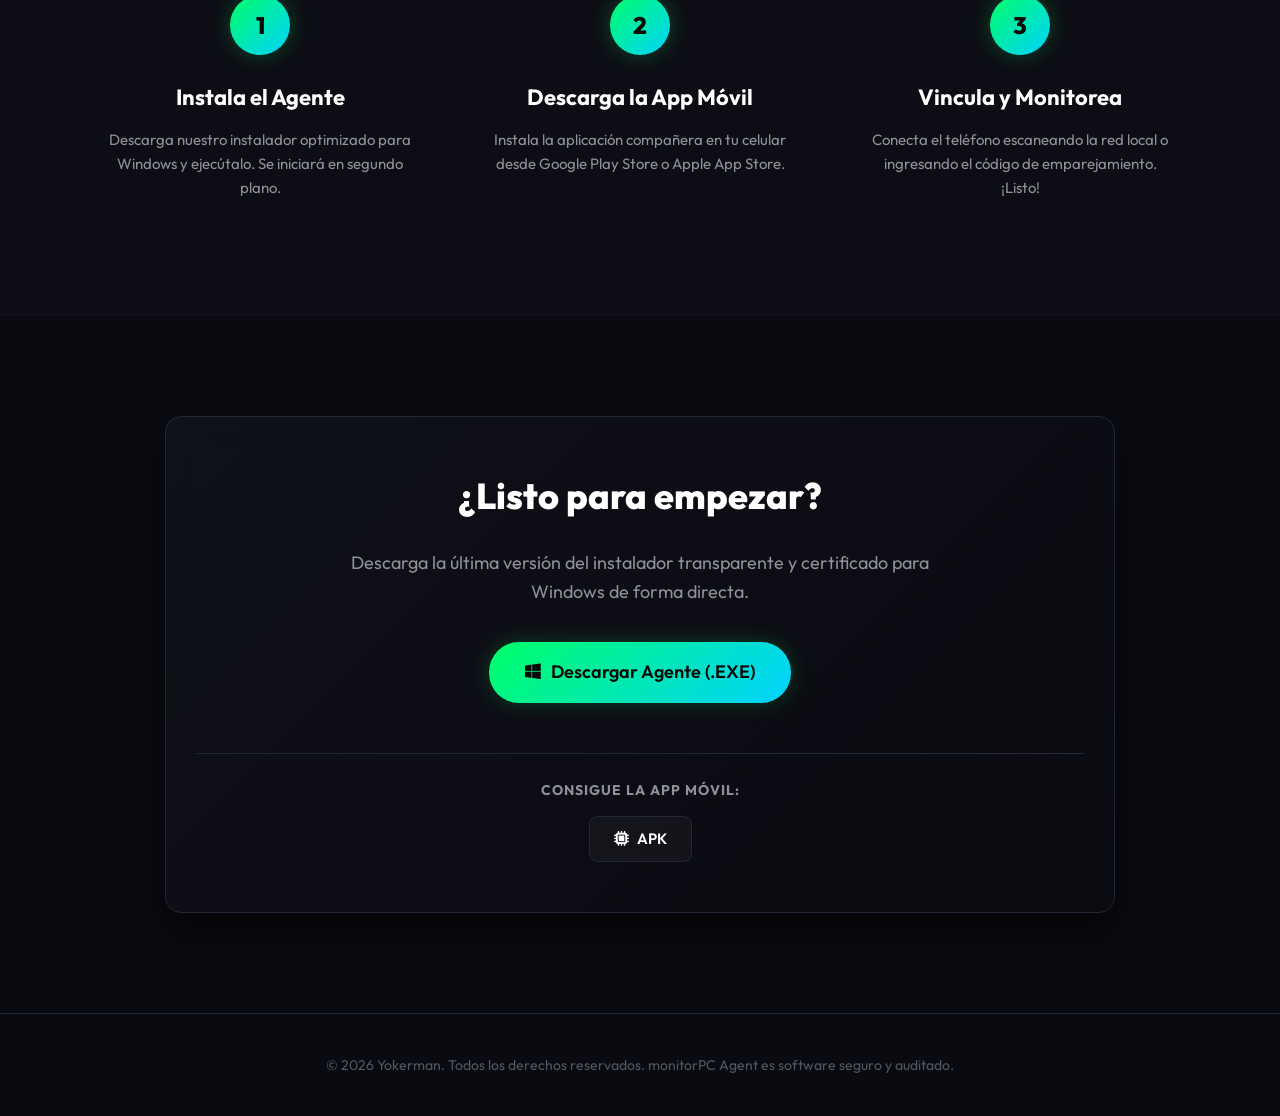
==== commit e96897c9: "Update mobile app download button to APK with chip icon and new link" ====
--- a/docs/index.html
+++ b/docs/index.html
@@ -150,7 +150,9 @@
             <div class="app-stores">
                 <h4>Consigue la App Móvil:</h4>
                 <div class="stores-badges">
-                    <a href="#" class="store-badge"><i class="fa-brands fa-google-play"></i> Google Play</a>
+                    <a href="https://github.com/Yokerman41/monitorpc-basic-android/releases/tag/v1.0.0.0" class="store-badge">
+                        <i class="fa-solid fa-microchip"></i> APK
+                    </a>
                 </div>
             </div>
         </div>
